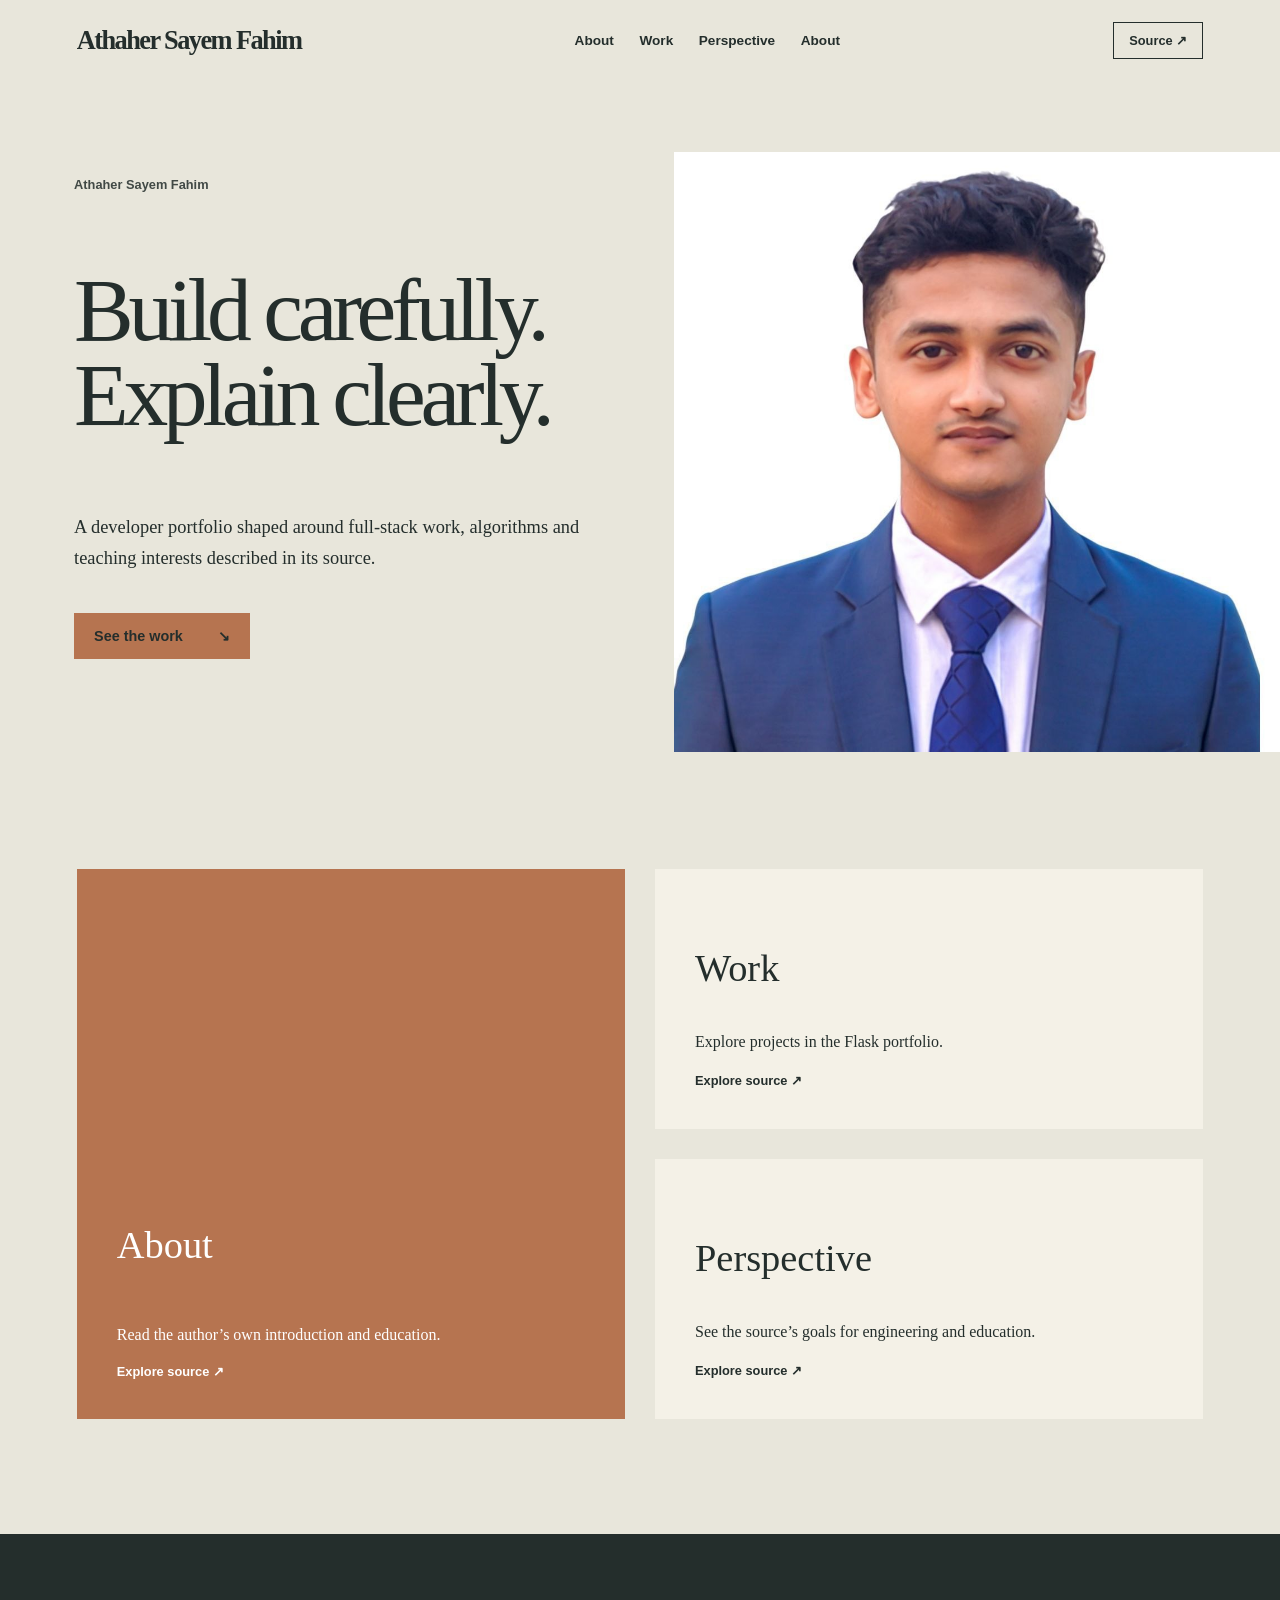
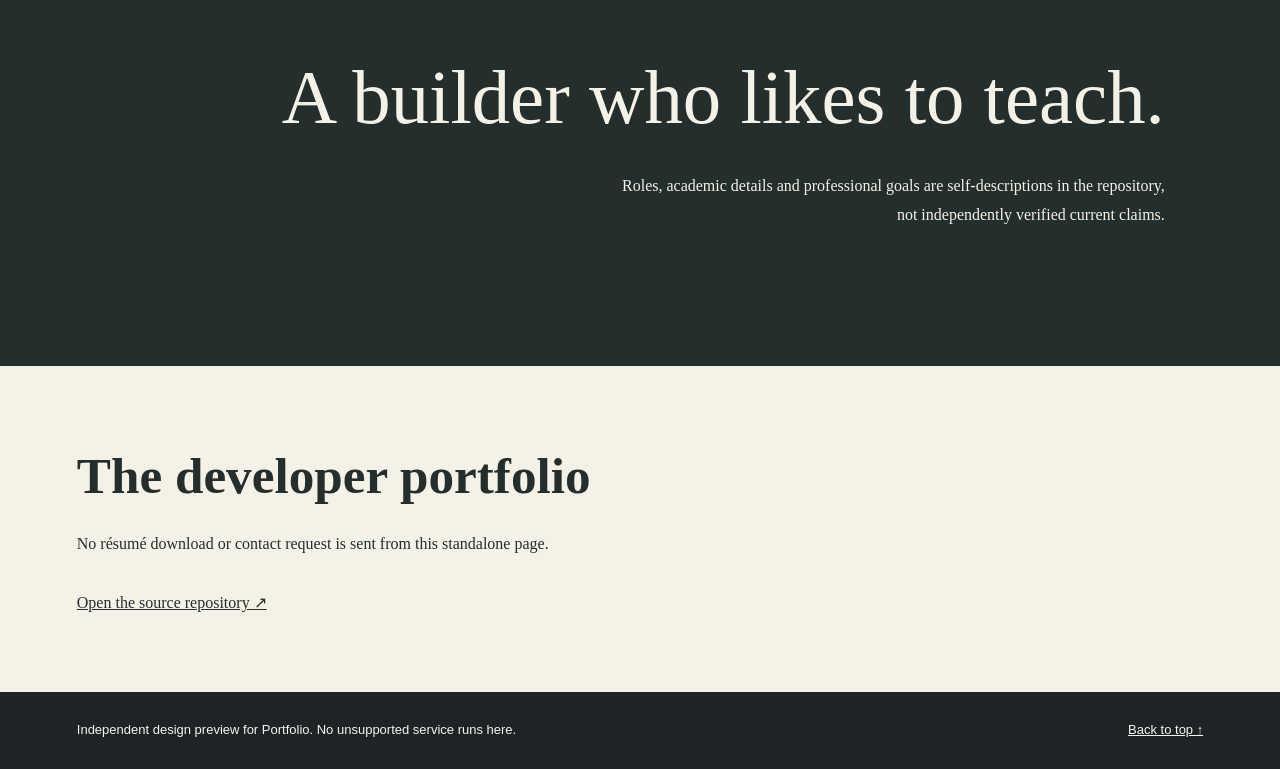
==== showcase-design/index.html @ 41316c91 "feat: add source-grounded Portfolio homepage" ====
<!doctype html><html lang="en"><head><meta charset="utf-8"><meta name="viewport" content="width=device-width,initial-scale=1"><meta name="description" content="A developer portfolio shaped around full-stack work, algorithms and teaching interests described in its source."><title>Athaher Sayem Fahim — Build carefully. Explain clearly.</title><link rel="stylesheet" href="styles.css"></head><body><a class="skip" href="#main">Skip to content</a><header class="mast" id="top"><a class="brand" href="#top">Athaher Sayem Fahim</a><nav aria-label="Main navigation"><a href="#topic-0">About</a><a href="#topic-1">Work</a><a href="#topic-2">Perspective</a><a href="#about">About</a></nav><a class="top-action" href="https://github.com/Athaher-Sayem/Portfolio/tree/Shocase_design" target="_blank" rel="noopener noreferrer">Source ↗</a></header><main id="main"><section class="hero"><div class="hero-copy"><span class="intro-tag">Athaher Sayem Fahim</span><h1>Build carefully. Explain clearly.</h1><p>A developer portfolio shaped around full-stack work, algorithms and teaching interests described in its source.</p><a class="cta" href="#browse">See the work <span aria-hidden="true">↘</span></a></div><div class="hero-art" aria-label="Source image"><img src="assets/feature.jpg" alt="Illustration or photograph from the original Portfolio repository"></div></section><section id="browse" class="topics" aria-label="Explore topics"><a id="topic-0" href="https://github.com/Athaher-Sayem/Portfolio/blob/Shocase_design/app.py" target="_blank" rel="noopener noreferrer"><h3>About</h3><p>Read the author’s own introduction and education.</p><span>Explore source ↗</span></a><a id="topic-1" href="https://github.com/Athaher-Sayem/Portfolio/blob/Shocase_design/app.py" target="_blank" rel="noopener noreferrer"><h3>Work</h3><p>Explore projects in the Flask portfolio.</p><span>Explore source ↗</span></a><a id="topic-2" href="https://github.com/Athaher-Sayem/Portfolio/blob/Shocase_design/app.py" target="_blank" rel="noopener noreferrer"><h3>Perspective</h3><p>See the source’s goals for engineering and education.</p><span>Explore source ↗</span></a></section><section id="about" class="feature"><h2>A builder who likes to teach.</h2><p>Roles, academic details and professional goals are self-descriptions in the repository, not independently verified current claims.</p></section><section class="source"><h2>The developer portfolio</h2><p>No résumé download or contact request is sent from this standalone page.</p><a href="https://github.com/Athaher-Sayem/Portfolio/tree/Shocase_design" target="_blank" rel="noopener noreferrer">Open the source repository ↗</a></section></main><footer class="footer"><span>Independent design preview for Portfolio. No unsupported service runs here.</span><a href="#top">Back to top ↑</a></footer></body></html>
---- showcase-design/styles.css ----
:root{--bg:#e8e6db;--ink:#242e2c;--accent:#b67450;--surface:#f4f1e7;--paper:#f4f1e7;--font:Georgia,serif}
*{box-sizing:border-box}html{scroll-behavior:smooth}body{margin:0;background:var(--bg);color:var(--ink);font-family:var(--font)}a{color:inherit}a:focus-visible,summary:focus-visible{outline:3px solid #ef8946;outline-offset:4px}img{max-width:100%}h1,h2,h3{overflow-wrap:break-word}p{line-height:1.7}.skip{position:absolute;left:15px;top:-100px;padding:12px;background:#fff;color:#111;z-index:10}.skip:focus{top:10px}.mast{display:flex;align-items:center;justify-content:space-between;gap:25px;padding:14px 6%;min-height:80px}.mast a{text-decoration:none}.brand{font-size:1.65rem;font-weight:700;letter-spacing:-.06em}.mast nav{display:flex;gap:clamp(15px,2vw,30px);font:600 .85rem Arial,sans-serif}.mast nav a:hover{text-decoration:underline;text-underline-offset:5px}.mast .top-action{border:1px solid currentColor;padding:10px 15px;white-space:nowrap;font:700 .8rem Arial,sans-serif}.intro-tag{font:700 .8rem Arial,sans-serif;opacity:.85}.hero-copy>p{font-size:1.15rem;max-width:38rem}.cta{display:inline-flex;gap:35px;padding:15px 20px;background:var(--accent);color:var(--ink);font:700 .9rem Arial,sans-serif;text-decoration:none;margin-top:20px}.topics a{color:inherit;text-decoration:none}.topics a:hover h3{text-decoration:underline;text-underline-offset:6px}.topics h3{line-height:1.1}.topics a p{max-width:32rem}.topics a span{font:700 .8rem Arial,sans-serif}.feature{padding:95px 6%}.feature h2{margin:0 0 30px}.feature p{line-height:1.8}.source{padding:80px 6%;background:var(--surface);color:var(--ink)}.source h2{font-size:clamp(2.4rem,4vw,4.3rem);margin:0 0 25px}.source p{max-width:45rem}.source a{display:inline-block;margin:20px 15px 0 0;color:inherit}.footer{background:#1e2425;color:#f5f5f0;padding:28px 6%;font:13px/1.6 Arial,sans-serif;display:flex;justify-content:space-between;gap:20px;flex-wrap:wrap}.footer a{color:inherit}@media(max-width:750px){.mast{flex-wrap:wrap;min-height:100px;padding:15px 5%;gap:10px}.mast nav{order:3;width:100%;overflow-x:auto;white-space:nowrap;border-top:1px solid currentColor;padding:12px 0 5px}.mast .top-action{font-size:.7rem}.hero,.feature{display:block!important;min-height:0!important;padding:70px 6%!important}.hero h1{font-size:clamp(3.2rem,12vw,6rem)!important}.hero-art{position:relative!important;inset:auto!important;width:100%!important;height:290px!important;min-height:290px!important;margin-top:40px!important;transform:none!important}.hero-art img{width:100%;height:100%;object-fit:cover}.topics{display:block!important;padding:40px 6%!important}.topics a{display:block!important;min-height:0!important;padding:25px!important;margin-bottom:15px}.topics a h3{font-size:2rem!important}.feature h2{font-size:clamp(2.7rem,9vw,5rem)!important}.source{padding:70px 6%}.footer{padding:25px 6%}}@media(max-width:360px){.hero h1{font-size:2.9rem!important}.brand{font-size:1.25rem}}@media(prefers-reduced-motion:reduce){html{scroll-behavior:auto}}
.hero{min-height:670px;display:grid;grid-template-columns:1fr .9fr;align-items:center;position:relative;background:var(--bg)}.hero-copy{padding:95px 3% 95px 11%;position:relative;z-index:1}.hero h1{font-size:clamp(4rem,7vw,8rem);line-height:.95;font-weight:normal;letter-spacing:-.06em}.hero-art{height:600px;overflow:hidden;background:var(--accent);transform:translateY(35px)}.hero-art img{width:100%;height:100%;object-fit:cover}.hero-art:empty:before{content:'✳';font-size:12rem}.hero p{max-width:34rem}.topics{padding:115px 6%;display:grid;grid-template-columns:1fr 1fr;gap:30px}.topics a{padding:40px;background:var(--paper);min-height:220px}.topics a:first-child{grid-row:span 2;display:flex;flex-direction:column;justify-content:end;background:var(--accent);color:white}.topics a h3{font-size:clamp(1.8rem,3vw,3.4rem);font-weight:normal}.feature{background:var(--ink);color:var(--paper);padding:120px 9%;text-align:right}.feature h2{font-size:clamp(3rem,6vw,7rem);font-weight:normal}.feature p{margin-left:auto;max-width:34rem}
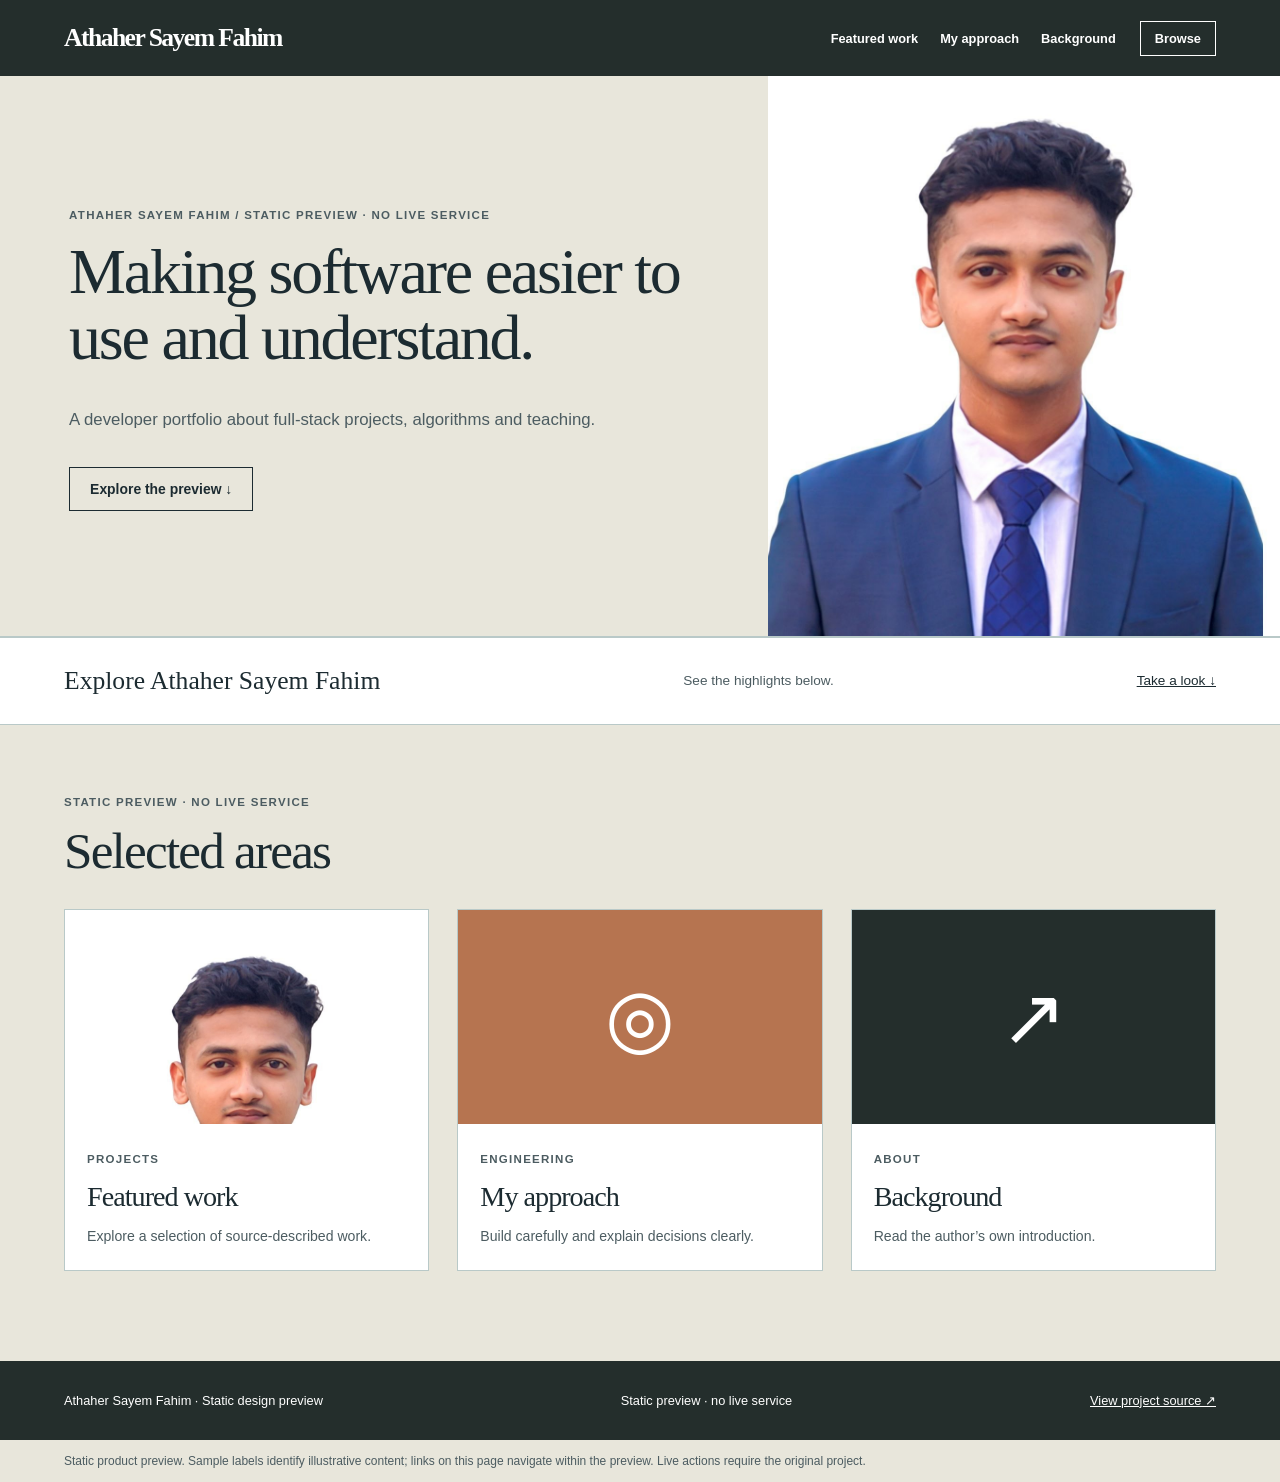
==== commit 0673d0c6: "feat: show product-first static homepage preview" ====
--- a/showcase-design/index.html
+++ b/showcase-design/index.html
@@ -1 +1 @@
-<!doctype html><html lang="en"><head><meta charset="utf-8"><meta name="viewport" content="width=device-width,initial-scale=1"><meta name="description" content="A developer portfolio shaped around full-stack work, algorithms and teaching interests described in its source."><title>Athaher Sayem Fahim — Build carefully. Explain clearly.</title><link rel="stylesheet" href="styles.css"></head><body><a class="skip" href="#main">Skip to content</a><header class="mast" id="top"><a class="brand" href="#top">Athaher Sayem Fahim</a><nav aria-label="Main navigation"><a href="#topic-0">About</a><a href="#topic-1">Work</a><a href="#topic-2">Perspective</a><a href="#about">About</a></nav><a class="top-action" href="https://github.com/Athaher-Sayem/Portfolio/tree/Shocase_design" target="_blank" rel="noopener noreferrer">Source ↗</a></header><main id="main"><section class="hero"><div class="hero-copy"><span class="intro-tag">Athaher Sayem Fahim</span><h1>Build carefully. Explain clearly.</h1><p>A developer portfolio shaped around full-stack work, algorithms and teaching interests described in its source.</p><a class="cta" href="#browse">See the work <span aria-hidden="true">↘</span></a></div><div class="hero-art" aria-label="Source image"><img src="assets/feature.jpg" alt="Illustration or photograph from the original Portfolio repository"></div></section><section id="browse" class="topics" aria-label="Explore topics"><a id="topic-0" href="https://github.com/Athaher-Sayem/Portfolio/blob/Shocase_design/app.py" target="_blank" rel="noopener noreferrer"><h3>About</h3><p>Read the author’s own introduction and education.</p><span>Explore source ↗</span></a><a id="topic-1" href="https://github.com/Athaher-Sayem/Portfolio/blob/Shocase_design/app.py" target="_blank" rel="noopener noreferrer"><h3>Work</h3><p>Explore projects in the Flask portfolio.</p><span>Explore source ↗</span></a><a id="topic-2" href="https://github.com/Athaher-Sayem/Portfolio/blob/Shocase_design/app.py" target="_blank" rel="noopener noreferrer"><h3>Perspective</h3><p>See the source’s goals for engineering and education.</p><span>Explore source ↗</span></a></section><section id="about" class="feature"><h2>A builder who likes to teach.</h2><p>Roles, academic details and professional goals are self-descriptions in the repository, not independently verified current claims.</p></section><section class="source"><h2>The developer portfolio</h2><p>No résumé download or contact request is sent from this standalone page.</p><a href="https://github.com/Athaher-Sayem/Portfolio/tree/Shocase_design" target="_blank" rel="noopener noreferrer">Open the source repository ↗</a></section></main><footer class="footer"><span>Independent design preview for Portfolio. No unsupported service runs here.</span><a href="#top">Back to top ↑</a></footer></body></html>+<!doctype html><html lang="en"><head><meta charset="utf-8"><meta name="viewport" content="width=device-width,initial-scale=1"><meta name="description" content="A developer portfolio about full-stack projects, algorithms and teaching."><title>Athaher Sayem Fahim — Making software easier to use and understand.</title><link rel="stylesheet" href="styles.css"><link rel="stylesheet" href="product.css"></head><body class="product-page product-portfolio"><a class="p-skip" href="#main">Skip to content</a><header class="p-nav"><a class="p-brand" href="#home">Athaher Sayem Fahim</a><nav aria-label="Sections"><a href="#item-0">Featured work</a><a href="#item-1">My approach</a><a href="#item-2">Background</a></nav><a class="p-nav-extra" href="#items">Browse</a></header><main id="main"><section class="p-heading" id="home"><div class="p-copy"><span class="p-overline">Athaher Sayem Fahim / Static preview · no live service</span><h1>Making software easier to use and understand.</h1><p>A developer portfolio about full-stack projects, algorithms and teaching.</p><a class="p-action" href="#items">Explore the preview <span aria-hidden="true">↓</span></a></div><div class="p-hero-image"><img src="assets/feature.jpg" alt="Project image from the original repository"></div></section><div id="workspace"><section class="p-shopbar"><b>Explore Athaher Sayem Fahim</b><span>See the highlights below.</span><a href="#items">Take a look ↓</a></section></div><section id="items" class="p-collection"><div class="p-section-title"><div><small>Static preview · no live service</small><h2>Selected areas</h2></div></div><div class="p-grid portfolio"><article class="p-item" id="item-0"><div class="p-image portfolio"><img loading="lazy" src="assets/feature.jpg" alt="Image from the original project"></div><div class="p-item-info"><small>Projects</small><h3>Featured work</h3><p>Explore a selection of source-described work.</p></div></article><article class="p-item" id="item-1"><div class="p-image portfolio"><span aria-hidden="true">◎</span></div><div class="p-item-info"><small>Engineering</small><h3>My approach</h3><p>Build carefully and explain decisions clearly.</p></div></article><article class="p-item" id="item-2"><div class="p-image portfolio"><span aria-hidden="true">↗</span></div><div class="p-item-info"><small>About</small><h3>Background</h3><p>Read the author’s own introduction.</p></div></article></div></section></main><footer class="p-footer"><span>Athaher Sayem Fahim · Static design preview</span><span>Static preview · no live service</span><a href="https://github.com/Athaher-Sayem/Portfolio/tree/Shocase_design" target="_blank" rel="noopener noreferrer">View project source ↗</a></footer><p class="p-disclosure">Static product preview. Sample labels identify illustrative content; links on this page navigate within the preview. Live actions require the original project.</p></body></html>
--- a/showcase-design/product.css
+++ b/showcase-design/product.css
@@ -0,0 +1,27 @@
+:root{--p-bg:#e8e6db;--p-ink:#1c2b31;--p-accent:#b67450;--p-card:#ffffff;--p-muted:#4c5c61;--p-border:#b9c9c8;--p-head:#242e2c;--p-head-ink:#ffffff;}
+
+/* Product-first preview. Preserve the original design's palette and assets. */
+body.product-page{background:var(--p-bg);color:var(--p-ink);font-family:Arial,'Segoe UI',sans-serif;line-height:1.5;margin:0}
+.product-page *{box-sizing:border-box}.product-page a{color:inherit}.product-page a:focus-visible{outline:3px solid var(--p-accent);outline-offset:4px}.product-page h1,.product-page h2,.product-page h3{overflow-wrap:anywhere;letter-spacing:-.035em}.product-page p{max-width:68ch}
+.p-skip{position:absolute;top:-90px;left:12px;background:var(--p-card);padding:10px;z-index:10}.p-skip:focus{top:10px}
+.p-nav{min-height:76px;display:flex;align-items:center;gap:24px;padding:12px 5%;background:var(--p-head);color:var(--p-head-ink)}
+.p-brand{text-decoration:none;font:bold clamp(1.25rem,2vw,1.9rem)/1.1 Georgia,serif;letter-spacing:-.06em;flex:0 0 auto}
+.p-nav nav{display:flex;gap:22px;margin-left:auto;overflow-x:auto;scrollbar-width:thin}.p-nav nav a,.p-nav-extra{font:600 .8rem Arial,sans-serif;text-decoration:none;white-space:nowrap}.p-nav nav a:hover,.p-nav-extra:hover{text-decoration:underline;text-underline-offset:4px}.p-nav-extra{border:1px solid currentColor;padding:9px 14px}
+.p-heading{display:grid;grid-template-columns:1.2fr .8fr;min-height:470px;align-items:stretch;border-bottom:1px solid var(--p-border)}.p-copy{padding:72px 7% 64px 9%;display:flex;flex-direction:column;justify-content:center}.p-overline,.p-item small,.p-section-title small,.p-work-head small,.p-newspaper .p-edition{font:700 .72rem Arial,sans-serif;text-transform:uppercase;letter-spacing:.11em;color:var(--p-muted)}
+.p-heading h1{font:normal clamp(3rem,5vw,5.6rem)/1.03 Georgia,serif;margin:18px 0}.p-copy>p{font-size:1.05rem;color:var(--p-muted);line-height:1.7}.p-action{align-self:flex-start;padding:13px 20px;border:1px solid var(--p-ink);text-decoration:none;margin-top:16px;font:700 .87rem Arial,sans-serif}.p-action:hover{background:var(--p-head);color:var(--p-head-ink)}
+.p-hero-image,.p-hero-graphic{min-height:340px;background:var(--p-head);display:grid;place-items:center;overflow:hidden}.p-hero-image img{width:100%;height:100%;max-height:560px;object-fit:cover}.p-hero-graphic span{color:var(--p-accent);font:normal clamp(11rem,25vw,27rem)/1 Georgia,serif}
+.p-newspaper{text-align:center;padding:34px 5% 25px;border-block:3px double var(--p-border)}.p-newspaper h1{font:normal clamp(3.5rem,8vw,8rem)/1 Georgia,serif;margin:14px 0;letter-spacing:-.06em}.p-newspaper p{margin:auto;color:var(--p-muted)}
+.p-front{display:grid;grid-template-columns:1.65fr .8fr;margin:36px 5%;border-block:1px solid var(--p-border)}.p-lead{padding:38px 5% 42px 0;border-right:1px solid var(--p-border)}.p-lead h2{font:normal clamp(2.8rem,5vw,5.5rem)/1.07 Georgia,serif;max-width:14ch;margin:20px 0}.p-lead p{color:var(--p-muted)}.p-front aside{padding:30px 0 25px 8%}.p-front aside>b{font-size:1rem}.p-front aside a{display:flex;gap:20px;padding:20px 0;border-bottom:1px solid var(--p-border);text-decoration:none}.p-front aside span{font-size:.8rem;color:var(--p-muted)}
+.p-shopbar{display:flex;justify-content:space-between;align-items:center;gap:22px;flex-wrap:wrap;padding:28px 5%;background:var(--p-card);border-block:1px solid var(--p-border)}.p-shopbar b{font:normal 1.6rem Georgia,serif}.p-shopbar span{font-size:.85rem;color:var(--p-muted)}.p-shopbar a{font-size:.85rem}
+.p-workspace{margin:42px 5% 30px;padding:30px;background:var(--p-card);border:1px solid var(--p-border)}.p-work-head{display:flex;justify-content:space-between;align-items:center;gap:20px}.p-work-head h2{font:normal clamp(1.7rem,3vw,2.8rem) Georgia,serif;margin:8px 0 25px}.p-chip{font-size:.72rem;padding:7px 10px;border:1px solid var(--p-border);border-radius:20px}.p-steps{display:grid;grid-template-columns:repeat(3,minmax(0,1fr));border:1px solid var(--p-border)}.p-steps a{padding:26px;border-right:1px solid var(--p-border);text-decoration:none;display:grid;gap:9px}.p-steps a:last-child{border-right:0}.p-steps a:hover{background:var(--p-bg)}.p-steps a>span{font-size:.75rem;color:var(--p-muted)}.p-steps a>b{font-size:1.2rem}.p-steps a>small{color:var(--p-muted)}.p-preview{margin-top:22px;min-height:116px;display:flex;align-items:center;gap:26px;padding:22px;background:var(--p-bg);border:1px dashed var(--p-border)}.p-preview-mark{font:2.3rem Consolas,monospace;color:var(--p-accent)}.p-preview p{margin:5px 0 0;color:var(--p-muted);font-size:.85rem}
+.p-collection{padding:64px 5% 90px}.p-section-title{display:flex;justify-content:space-between;gap:25px;align-items:end;margin-bottom:30px}.p-section-title h2{font:normal clamp(2rem,4vw,4rem)/1.1 Georgia,serif;margin:10px 0 0}.p-section-title p{font-size:.8rem;color:var(--p-muted);max-width:23rem;margin:0}.p-grid{display:grid;grid-template-columns:repeat(3,minmax(0,1fr));gap:18px}.p-item{border:1px solid var(--p-border);background:var(--p-card);min-width:0}.p-image{aspect-ratio:1.7;overflow:hidden;display:grid;place-items:center;background:var(--p-head)}.p-image img{width:100%;height:100%;object-fit:cover}.p-image>span{font:normal 5rem Georgia,serif;color:var(--p-accent)}.p-item:nth-child(2) .p-image{background:var(--p-accent)}.p-item:nth-child(2) .p-image span{color:var(--p-head)}.p-item-info{padding:22px}.p-item h3{font:normal clamp(1.3rem,2.2vw,2rem)/1.1 Georgia,serif;margin:12px 0}.p-item p{font-size:.88rem;color:var(--p-muted);line-height:1.6;margin:0}
+.product-news .p-grid,.product-news_bn .p-grid{grid-template-columns:1.3fr 1fr 1fr}.product-news .p-image,.product-news_bn .p-image{aspect-ratio:2.3;background:var(--p-head)}.product-news .p-item,.product-news_bn .p-item{border-width:0 0 1px 0;background:transparent}.product-news .p-item-info,.product-news_bn .p-item-info{padding-left:0}
+.product-store .p-image,.product-commerce .p-image{aspect-ratio:1.1}.product-events .p-item{border-top:4px solid var(--p-accent)}.product-game .p-image,.product-compiler .p-image,.product-notebook .p-image{background:var(--p-head);aspect-ratio:2.4}.product-portfolio .p-grid,.product-architecture .p-grid{gap:28px}.product-empty .p-collection{min-height:470px}
+.p-app-intro{padding:35px 5% 12px}.p-app-intro span{font:700 .7rem Arial,sans-serif;letter-spacing:.1em;text-transform:uppercase;color:var(--p-muted)}.p-app-intro h1{font:normal clamp(2rem,3.5vw,3.6rem)/1.12 Georgia,serif;margin:12px 0 8px}.p-app-intro p{font-size:.9rem;color:var(--p-muted);margin:0}.p-app-intro+.p-workspace{margin-top:14px}.p-story-label{display:inline-block;margin-top:20px;font-size:.8rem;border-top:1px solid var(--p-border);padding-top:12px}
+.product-events .p-heading,.product-store .p-heading,.product-commerce .p-heading{min-height:320px;grid-template-columns:1.25fr .75fr}.product-events .p-copy,.product-store .p-copy,.product-commerce .p-copy{padding-block:38px}.product-events .p-heading h1,.product-store .p-heading h1,.product-commerce .p-heading h1{font-size:clamp(2.7rem,4vw,4.7rem)}
+.p-image>span{color:var(--p-head-ink)}.p-item:nth-child(2) .p-image span{color:var(--p-head-ink)}.product-news .p-grid,.product-news_bn .p-grid{grid-template-columns:1fr 1fr}.product-news .p-item,.product-news_bn .p-item{border-width:1px 0 0 0;background:transparent}.product-news .p-item-info,.product-news_bn .p-item-info{padding:24px 0}.product-news .p-item h3,.product-news_bn .p-item h3{font-size:clamp(1.7rem,3vw,3rem)}
+.p-brand,.p-heading h1,.p-app-intro h1,.p-newspaper h1,.p-lead h2,.p-work-head h2,.p-section-title h2,.p-item h3{font-family:var(--display,var(--serif,var(--font,Georgia,serif)))}
+.p-footer{padding:30px 5%;display:flex;justify-content:space-between;flex-wrap:wrap;gap:16px;background:var(--p-head);color:var(--p-head-ink);font-size:.8rem}.p-footer a{color:inherit}.p-disclosure{max-width:none!important;padding:11px 5%;margin:0;font-size:.75rem;background:var(--p-bg);color:var(--p-muted)}
+@media(max-width:800px){.p-nav{flex-wrap:wrap;gap:12px}.p-nav nav{order:3;width:100%;padding:10px 0;margin-left:0}.p-nav-extra{margin-left:auto}.p-heading{display:block;min-height:0}.p-copy{padding:54px 6%}.p-heading h1{font-size:clamp(2.6rem,9vw,5rem)}.p-hero-image,.p-hero-graphic{height:260px;min-height:260px}.p-hero-graphic span{font-size:13rem}.p-front{display:block}.p-lead{border-right:0;border-bottom:1px solid var(--p-border)}.p-front aside{padding:25px 0}.p-grid{grid-template-columns:repeat(2,minmax(0,1fr))!important}.p-steps{grid-template-columns:1fr}.p-steps a{border-bottom:1px solid var(--p-border);border-right:0!important}.p-steps a:last-child{border-bottom:0}.p-section-title{display:block}.p-section-title p{margin-top:15px}.p-workspace{padding:20px}}
+@media(max-width:550px){.p-grid{grid-template-columns:1fr!important}.p-collection{padding-top:45px}.p-section-title h2{font-size:2.2rem}.p-work-head{align-items:flex-start}.p-chip{max-width:115px;text-align:center}.p-front{margin-top:18px}.p-newspaper h1{font-size:3rem}.p-footer{display:block}.p-footer>*{display:block;margin-bottom:9px}}
+@media(prefers-reduced-motion:reduce){html{scroll-behavior:auto}}
